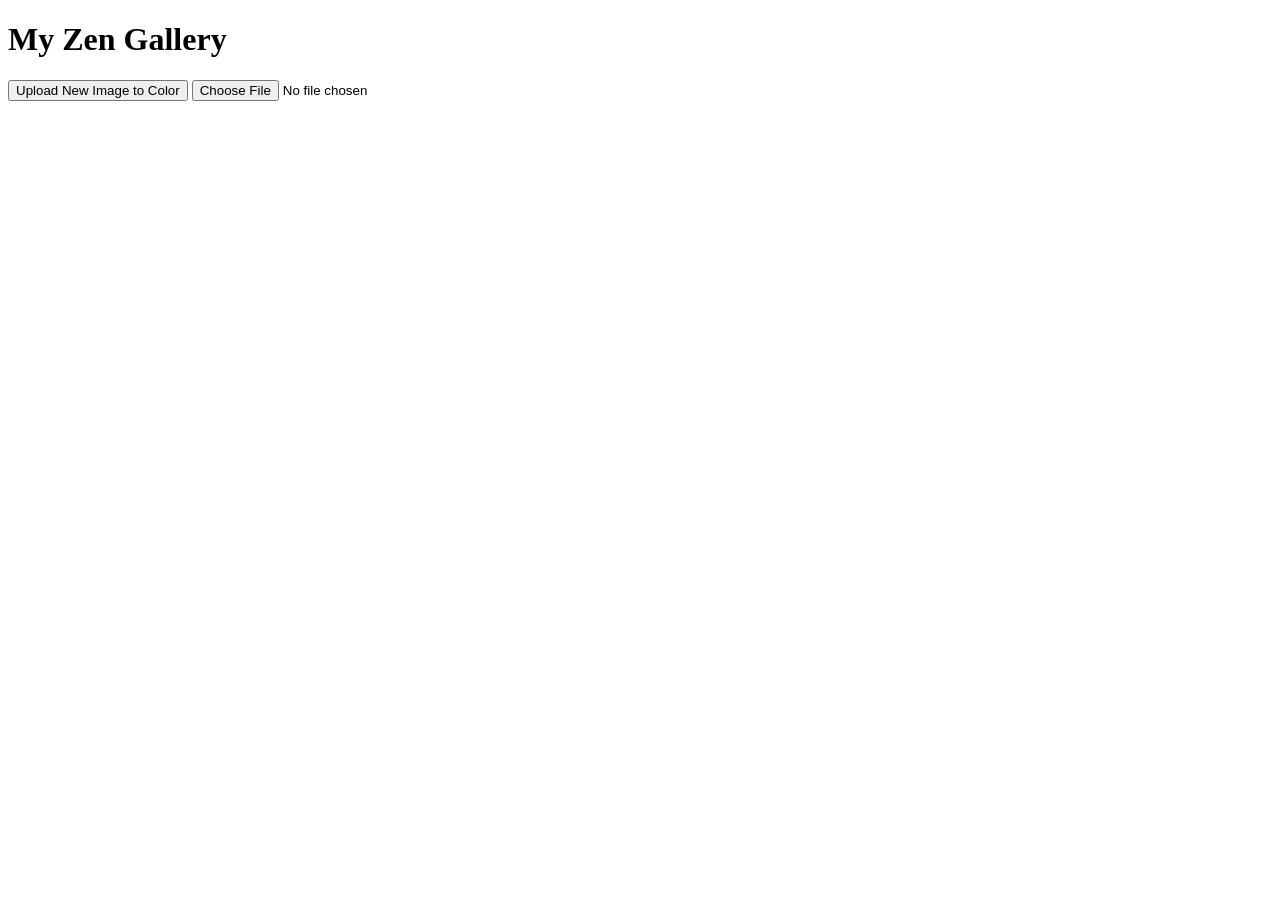
==== index.html @ c9343bf0 "Create index.html" ====
<!DOCTYPE html>
<html lang="en">
<head>
    <meta charset="UTF-8">
    <meta name="viewport" content="width=device-width, initial-scale=1.0">
    <title>Zen Color Custom - Gallery</title>
    <link rel="stylesheet" href="css/styles.css">
</head>
<body>
    <header>
        <h1>My Zen Gallery</h1>
        <div class="upload-btn-wrapper">
            <button class="btn">Upload New Image to Color</button>
            <input type="file" id="imageUpload" accept="image/*" />
        </div>
    </header>

    <main class="gallery-container" id="galleryContainer">
        <!-- Gallery items generated by gallery.js -->
    </main>

    <script src="js/gallery.js"></script>
</body>
</html>
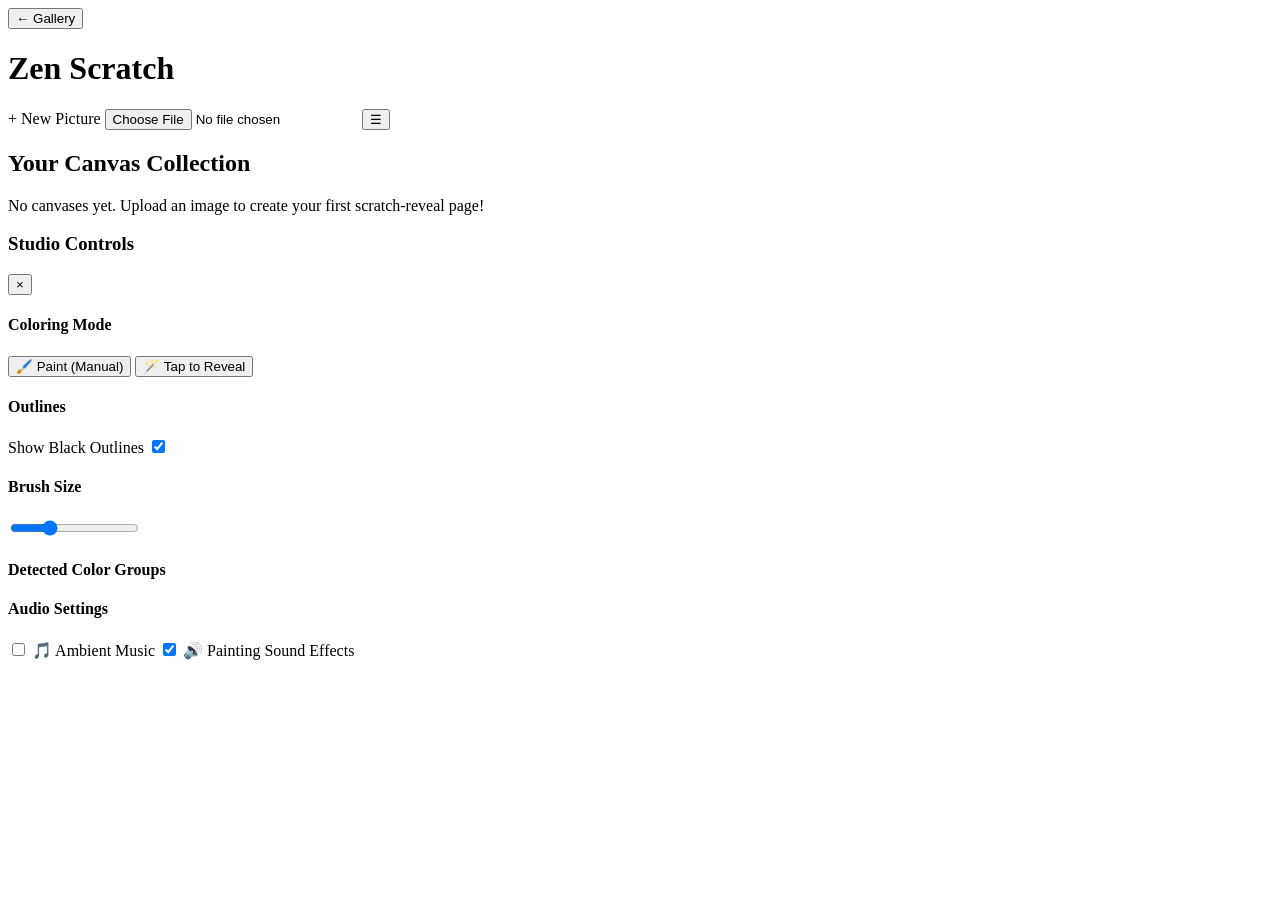
==== commit 0abf28dd: "Update index.html" ====
--- a/index.html
+++ b/index.html
@@ -1,24 +1,107 @@
 <!DOCTYPE html>
 <html lang="en">
 <head>
-    <meta charset="UTF-8">
-    <meta name="viewport" content="width=device-width, initial-scale=1.0">
-    <title>Zen Color Custom - Gallery</title>
-    <link rel="stylesheet" href="css/styles.css">
+  <meta charset="UTF-8">
+  <meta name="viewport" content="width=device-width, initial-scale=1.0, user-scalable=no">
+  <title>Zen Scratch Color</title>
+  <link rel="stylesheet" href="styles.css">
 </head>
 <body>
-    <header>
-        <h1>My Zen Gallery</h1>
-        <div class="upload-btn-wrapper">
-            <button class="btn">Upload New Image to Color</button>
-            <input type="file" id="imageUpload" accept="image/*" />
+
+  <!-- App Header -->
+  <header class="app-header">
+    <div class="logo-title">
+      <button id="btn-back-gallery" class="icon-btn hidden" title="Back to Gallery">← Gallery</button>
+      <h1>Zen Scratch</h1>
+    </div>
+    <div class="header-actions">
+      <label for="image-upload-input" class="btn btn-primary" id="upload-label">+ New Picture</label>
+      <input type="file" id="image-upload-input" accept="image/*" class="hidden">
+      <button id="btn-toggle-sidebar" class="icon-btn hidden" title="Toggle Menu">☰</button>
+    </div>
+  </header>
+
+  <!-- Main View 1: Gallery View -->
+  <main id="view-gallery" class="view-active">
+    <div class="gallery-container">
+      <h2>Your Canvas Collection</h2>
+      <div id="gallery-grid" class="gallery-grid">
+        <!-- Dynamic gallery cards populated via JS -->
+      </div>
+      <div id="gallery-empty-state" class="empty-state">
+        <p>No canvases yet. Upload an image to create your first scratch-reveal page!</p>
+      </div>
+    </div>
+  </main>
+
+  <!-- Main View 2: Studio / Workspace View -->
+  <main id="view-studio" class="view-hidden">
+    <!-- Sliding Sidebar -->
+    <aside id="sidebar" class="sidebar">
+      <div class="sidebar-header">
+        <h3>Studio Controls</h3>
+        <button id="btn-close-sidebar" class="icon-btn">&times;</button>
+      </div>
+
+      <div class="sidebar-section">
+        <h4>Coloring Mode</h4>
+        <div class="toggle-group">
+          <button id="mode-paint" class="mode-btn active">🖌️ Paint (Manual)</button>
+          <button id="mode-tap" class="mode-btn">🪄 Tap to Reveal</button>
         </div>
-    </header>
+      </div>
 
-    <main class="gallery-container" id="galleryContainer">
-        <!-- Gallery items generated by gallery.js -->
-    </main>
+      <div class="sidebar-section">
+        <h4>Outlines</h4>
+        <label class="switch-label">
+          <span>Show Black Outlines</span>
+          <input type="checkbox" id="toggle-outlines" checked>
+          <span class="slider"></span>
+        </label>
+      </div>
 
-    <script src="js/gallery.js"></script>
+      <div class="sidebar-section">
+        <h4>Brush Size</h4>
+        <input type="range" id="brush-size" min="10" max="80" value="30">
+      </div>
+
+      <div class="sidebar-section">
+        <h4>Detected Color Groups</h4>
+        <div id="palette-container" class="palette-grid">
+          <!-- Populated dynamically -->
+        </div>
+      </div>
+
+      <div class="sidebar-section">
+        <h4>Audio Settings</h4>
+        <label class="audio-toggle">
+          <input type="checkbox" id="toggle-ambient-audio">
+          <span>🎵 Ambient Music</span>
+        </label>
+        <label class="audio-toggle">
+          <input type="checkbox" id="toggle-sfx-audio" checked>
+          <span>🔊 Painting Sound Effects</span>
+        </label>
+      </div>
+    </aside>
+
+    <!-- Interactive Canvas Viewport (Pinch / Zoom Container) -->
+    <div id="viewport" class="viewport">
+      <div id="canvas-wrapper" class="canvas-wrapper">
+        <!-- Layer 1: Base Color Image -->
+        <canvas id="layer-color"></canvas>
+        <!-- Layer 2: Scratch-reveal White Mask -->
+        <canvas id="layer-scratch"></canvas>
+        <!-- Layer 3: Smooth Vector-like Outlines -->
+        <canvas id="layer-outline"></canvas>
+      </div>
+    </div>
+  </main>
+
+  <!-- Audio Elements -->
+  <audio id="audio-ambient" loop src="assets/ambient.webm"></audio>
+  <audio id="audio-paint" src="assets/paint.webm"></audio>
+
+  <script src="app.js"></script>
 </body>
 </html>
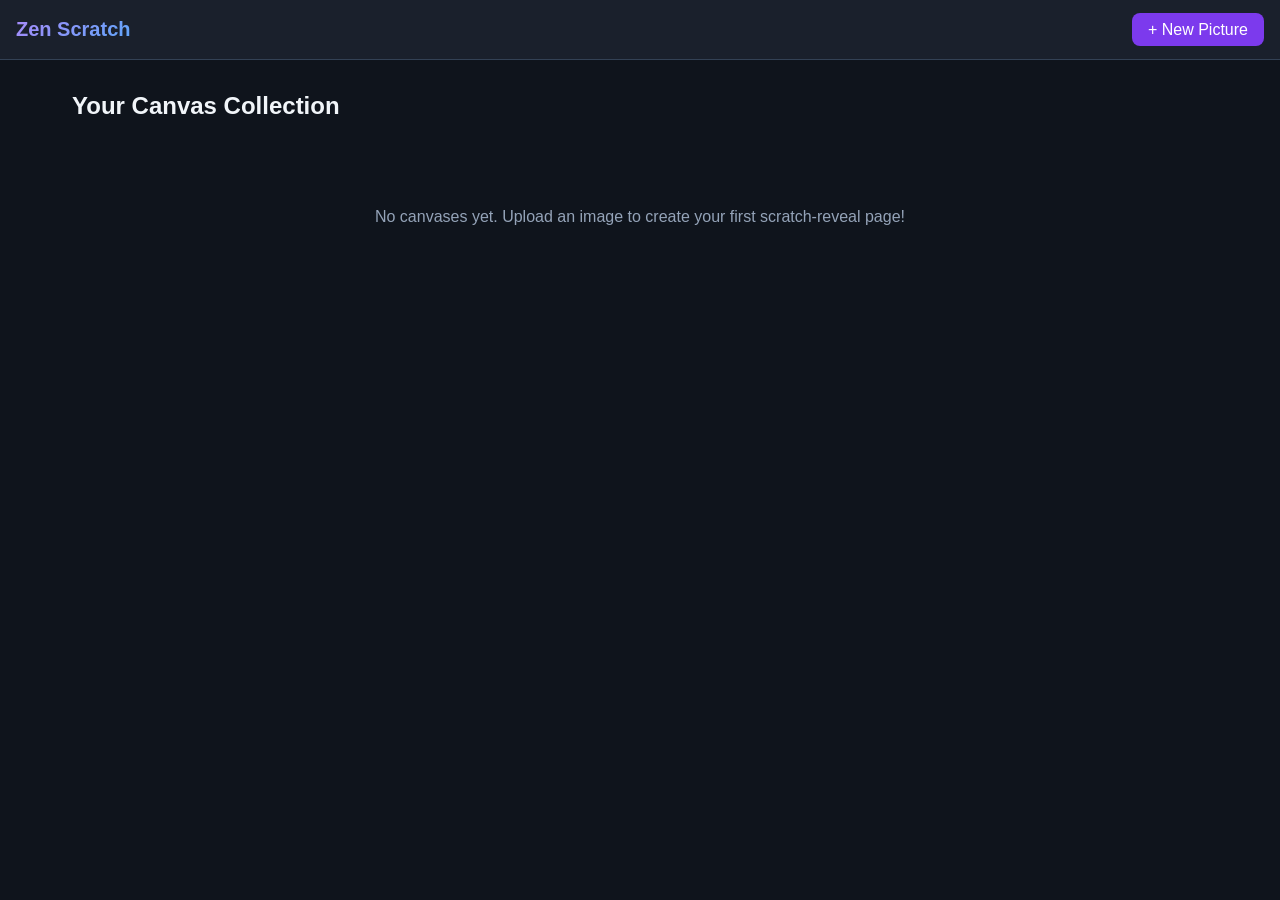
==== commit 1833f759: "Update index.html" ====
--- a/index.html
+++ b/index.html
@@ -4,6 +4,17 @@
   <meta charset="UTF-8">
   <meta name="viewport" content="width=device-width, initial-scale=1.0, user-scalable=no">
   <title>Zen Scratch Color</title>
+  <!-- Web App Manifest -->
+  <link rel="manifest" href="manifest.json">
+  
+  <!-- Apple Touch Icon (Critical for iOS/Safari home screen saving) -->
+  <link rel="apple-touch-icon" href="assets/icon-192.png">
+  
+  <!-- Standard Favicon -->
+  <link rel="icon" type="image/png" href="assets/icon-192.png">
+  
+  <!-- Theme Color for browser tab bar styling -->
+  <meta name="theme-color" content="#1a202c">
   <link rel="stylesheet" href="styles.css">
 </head>
 <body>
@@ -99,8 +110,8 @@
   </main>
 
   <!-- Audio Elements -->
-  <audio id="audio-ambient" loop src="assets/ambient.webm"></audio>
-  <audio id="audio-paint" src="assets/paint.webm"></audio>
+  <audio id="audio-ambient" loop src="assets/ambient.mp3"></audio>
+  <audio id="audio-paint" src="assets/paint.mp3"></audio>
 
   <script src="app.js"></script>
 </body>
--- a/styles.css
+++ b/styles.css
@@ -0,0 +1,294 @@
+:root {
+  --bg-primary: #0f141c;
+  --bg-surface: #1a202c;
+  --bg-card: #242c3d;
+  --accent-purple: #7c3aed;
+  --accent-blue: #3b82f6;
+  --text-main: #f1f5f9;
+  --text-muted: #94a3b8;
+  --border-color: #334155;
+  --sidebar-width: 320px;
+}
+
+* {
+  box-sizing: border-box;
+  margin: 0;
+  padding: 0;
+  user-select: none;
+  -webkit-user-select: none;
+}
+
+body {
+  font-family: -apple-system, BlinkMacSystemFont, "Segoe UI", Roboto, Helvetica, Arial, sans-serif;
+  background-color: var(--bg-primary);
+  color: var(--text-main);
+  height: 100vh;
+  overflow: hidden;
+  display: flex;
+  flex-direction: column;
+}
+
+/* Header Styling */
+.app-header {
+  height: 60px;
+  background-color: var(--bg-surface);
+  border-bottom: 1px solid var(--border-color);
+  display: flex;
+  justify-content: space-between;
+  align-items: center;
+  padding: 0 1rem;
+  z-index: 10;
+}
+
+.logo-title {
+  display: flex;
+  align-items: center;
+  gap: 1rem;
+}
+
+.app-header h1 {
+  font-size: 1.25rem;
+  font-weight: 600;
+  background: linear-gradient(135deg, #a78bfa, #60a5fa);
+  -webkit-background-clip: text;
+  -webkit-text-fill-color: transparent;
+}
+
+/* Buttons */
+.btn {
+  padding: 0.5rem 1rem;
+  border-radius: 8px;
+  font-weight: 500;
+  cursor: pointer;
+  border: none;
+  transition: background 0.2s;
+}
+
+.btn-primary {
+  background-color: var(--accent-purple);
+  color: #fff;
+}
+
+.btn-primary:hover {
+  background-color: #6d28d9;
+}
+
+.icon-btn {
+  background: transparent;
+  border: none;
+  color: var(--text-main);
+  font-size: 1.25rem;
+  cursor: pointer;
+  padding: 0.4rem 0.8rem;
+  border-radius: 6px;
+}
+
+.icon-btn:hover {
+  background-color: rgba(255, 255, 255, 0.1);
+}
+
+.hidden {
+  display: none !important;
+}
+
+/* Views */
+.view-active {
+  display: flex;
+  flex: 1;
+  position: relative;
+  overflow: hidden;
+}
+
+.view-hidden {
+  display: none !important;
+}
+
+/* Gallery View */
+.gallery-container {
+  flex: 1;
+  padding: 2rem;
+  overflow-y: auto;
+  max-width: 1200px;
+  margin: 0 auto;
+}
+
+.gallery-grid {
+  display: grid;
+  grid-template-columns: repeat(auto-fill, minmax(220px, 1fr));
+  gap: 1.5rem;
+  margin-top: 1.5rem;
+}
+
+.gallery-card {
+  background-color: var(--bg-card);
+  border-radius: 12px;
+  overflow: hidden;
+  border: 1px solid var(--border-color);
+  cursor: pointer;
+  transition: transform 0.2s, box-shadow 0.2s;
+}
+
+.gallery-card:hover {
+  transform: translateY(-4px);
+  box-shadow: 0 10px 20px rgba(0,0,0,0.4);
+}
+
+.gallery-card img {
+  width: 100%;
+  height: 180px;
+  object-fit: cover;
+  background-color: #fff;
+}
+
+.gallery-card-info {
+  padding: 1rem;
+}
+
+.progress-bar {
+  height: 6px;
+  background: var(--border-color);
+  border-radius: 3px;
+  margin-top: 0.5rem;
+  overflow: hidden;
+}
+
+.progress-fill {
+  height: 100%;
+  background: linear-gradient(90deg, var(--accent-blue), var(--accent-purple));
+  width: 0%;
+}
+
+.empty-state {
+  text-align: center;
+  margin-top: 4rem;
+  color: var(--text-muted);
+}
+
+/* Studio & Viewport */
+.viewport {
+  flex: 1;
+  width: 100%;
+  height: 100%;
+  position: relative;
+  overflow: hidden;
+  background-color: #05070a;
+  touch-action: none;
+}
+
+.canvas-wrapper {
+  position: absolute;
+  top: 50%;
+  left: 50%;
+  transform-origin: center center;
+  box-shadow: 0 0 30px rgba(0,0,0,0.8);
+}
+
+.canvas-wrapper canvas {
+  position: absolute;
+  top: 0;
+  left: 0;
+  border-radius: 4px;
+}
+
+/* Sliding Sidebar */
+.sidebar {
+  position: absolute;
+  top: 0;
+  right: 0;
+  width: var(--sidebar-width);
+  height: 100%;
+  background-color: var(--bg-surface);
+  border-left: 1px solid var(--border-color);
+  z-index: 20;
+  transform: translateX(100%);
+  transition: transform 0.3s cubic-bezier(0.16, 1, 0.3, 1);
+  padding: 1.5rem;
+  display: flex;
+  flex-direction: column;
+  gap: 1.5rem;
+  overflow-y: auto;
+}
+
+.sidebar.open {
+  transform: translateX(0);
+}
+
+.sidebar-header {
+  display: flex;
+  justify-content: space-between;
+  align-items: center;
+}
+
+.sidebar-section h4 {
+  font-size: 0.85rem;
+  text-transform: uppercase;
+  letter-spacing: 0.05em;
+  color: var(--text-muted);
+  margin-bottom: 0.75rem;
+}
+
+.toggle-group {
+  display: flex;
+  gap: 0.5rem;
+}
+
+.mode-btn {
+  flex: 1;
+  padding: 0.6rem;
+  border: 1px solid var(--border-color);
+  background: var(--bg-card);
+  color: var(--text-main);
+  border-radius: 6px;
+  cursor: pointer;
+  font-size: 0.85rem;
+}
+
+.mode-btn.active {
+  background: var(--accent-purple);
+  border-color: var(--accent-purple);
+}
+
+/* Palette Grid */
+.palette-grid {
+  display: grid;
+  grid-template-columns: repeat(4, 1fr);
+  gap: 0.5rem;
+  max-height: 180px;
+  overflow-y: auto;
+}
+
+.color-swatch {
+  height: 40px;
+  border-radius: 6px;
+  border: 2px solid transparent;
+  cursor: pointer;
+  display: flex;
+  align-items: center;
+  justify-content: center;
+  font-size: 0.7rem;
+  font-weight: bold;
+  text-shadow: 0 0 2px rgba(0,0,0,0.8);
+}
+
+.color-swatch.selected {
+  border-color: #fff;
+  transform: scale(1.05);
+}
+
+/* Toggle Switch */
+.switch-label {
+  display: flex;
+  justify-content: space-between;
+  align-items: center;
+  font-size: 0.9rem;
+  cursor: pointer;
+}
+
+.audio-toggle {
+  display: flex;
+  align-items: center;
+  gap: 0.5rem;
+  margin-bottom: 0.5rem;
+  font-size: 0.9rem;
+  cursor: pointer;
+}
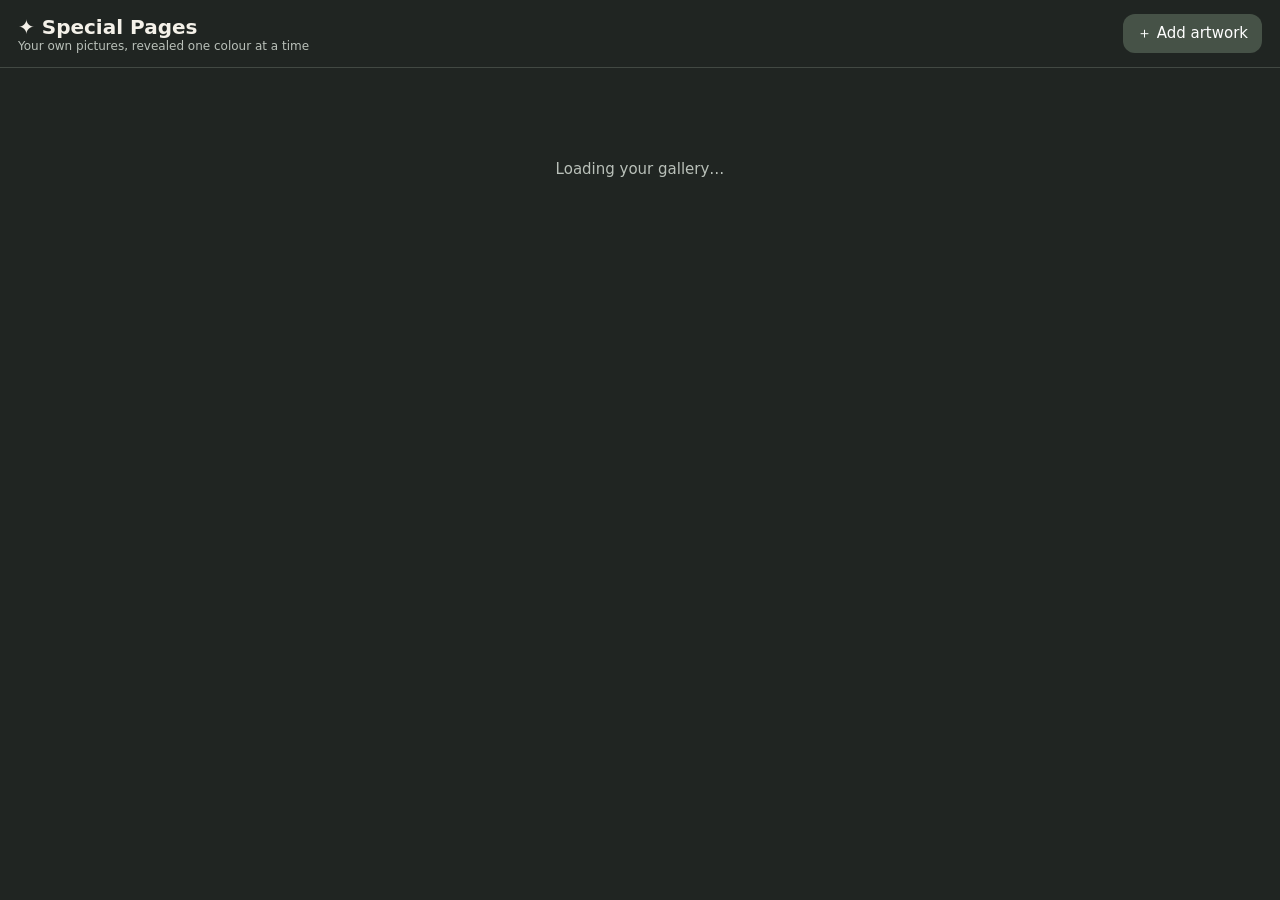
==== commit e579ee61: "Add files via upload" ====
--- a/index.html
+++ b/index.html
@@ -1,118 +1,78 @@
-<!DOCTYPE html>
+<!doctype html>
 <html lang="en">
 <head>
-  <meta charset="UTF-8">
-  <meta name="viewport" content="width=device-width, initial-scale=1.0, user-scalable=no">
-  <title>Zen Scratch Color</title>
-  <!-- Web App Manifest -->
-  <link rel="manifest" href="manifest.json">
-  
-  <!-- Apple Touch Icon (Critical for iOS/Safari home screen saving) -->
-  <link rel="apple-touch-icon" href="assets/icon-192.png">
-  
-  <!-- Standard Favicon -->
-  <link rel="icon" type="image/png" href="assets/icon-192.png">
-  
-  <!-- Theme Color for browser tab bar styling -->
-  <meta name="theme-color" content="#1a202c">
-  <link rel="stylesheet" href="styles.css">
-</head>
+<meta charset="utf-8"><meta name="viewport" content="width=device-width,initial-scale=1,maximum-scale=1,user-scalable=no">
+<meta name="theme-color" content="#202522"><link rel="manifest" href="./manifest.json">
+<title>Special Pages — Colouring Studio</title>
+<style>
+:root{--bg:#202522;--panel:#2c322e;--ink:#f4f1e9;--muted:#b9c0b9;--accent:#a8c09a}
+*{box-sizing:border-box}body{margin:0;background:var(--bg);color:var(--ink);font:15px system-ui,-apple-system,sans-serif}button,input,select{font:inherit}button{cursor:pointer;border:0;border-radius:12px;padding:10px 14px;background:#465247;color:white}button.secondary{background:#39413b}button:disabled{opacity:.4;cursor:default}.top{display:flex;align-items:center;justify-content:space-between;padding:14px 18px;border-bottom:1px solid #424943;gap:12px}.brand{font-weight:750;font-size:20px}.sub{color:var(--muted);font-size:12px}.gallery{padding:22px;display:grid;grid-template-columns:repeat(auto-fill,minmax(170px,1fr));gap:16px}.tile{background:var(--panel);border-radius:16px;overflow:hidden;cursor:pointer;border:1px solid #424943}.tile img{width:100%;aspect-ratio:1;object-fit:cover;display:block;background:#ddd}.tile .info{padding:12px}.tile strong{display:block;overflow:hidden;text-overflow:ellipsis;white-space:nowrap}.progress{height:5px;background:#4a514b;border-radius:5px;margin-top:9px;overflow:hidden}.progress i{display:block;height:100%;background:var(--accent)}.empty{grid-column:1/-1;text-align:center;padding:70px 20px;color:var(--muted)}.studio{display:none;height:calc(100dvh - 65px);position:relative;overflow:hidden}.studio.active{display:block}.stage{position:absolute;inset:0;overflow:hidden;touch-action:none;background:#171b18}.stage canvas{position:absolute;left:0;top:0;width:100%;height:100%;touch-action:none}.toolbar{position:absolute;top:12px;left:12px;right:12px;display:flex;gap:8px;align-items:center;pointer-events:none}.toolbar>*{pointer-events:auto}.toolbar .spacer{flex:1}.sidebar{position:absolute;z-index:5;right:0;top:0;bottom:0;width:min(310px,88vw);background:#2a302c;padding:18px;transform:translateX(105%);transition:transform .22s ease;overflow:auto;box-shadow:-12px 0 30px #0004}.sidebar.open{transform:translateX(0)}.sidehead{display:flex;justify-content:space-between;align-items:center}.field{margin:18px 0}.field label{display:block;color:var(--muted);font-size:13px;margin-bottom:8px}.swatches{display:grid;grid-template-columns:repeat(4,1fr);gap:9px}.swatch{height:48px;border:2px solid #ffffff30;border-radius:12px;position:relative}.swatch.active{outline:3px solid white;outline-offset:2px}.swatch span{position:absolute;bottom:3px;right:5px;font-size:10px;color:#222;background:#fff9;border-radius:5px;padding:1px 4px}.hint{color:var(--muted);font-size:12px;line-height:1.5}.modal{position:fixed;inset:0;background:#0009;display:none;align-items:center;justify-content:center;padding:20px;z-index:20}.modal.open{display:flex}.dialog{background:var(--panel);padding:22px;border-radius:18px;width:min(440px,100%)}input[type=text],select{width:100%;padding:10px;border-radius:10px;background:#202522;color:white;border:1px solid #566057}.row{display:flex;gap:8px;flex-wrap:wrap}.row>*{flex:1}.hidden{display:none!important}
+</style></head>
 <body>
-
-  <!-- App Header -->
-  <header class="app-header">
-    <div class="logo-title">
-      <button id="btn-back-gallery" class="icon-btn hidden" title="Back to Gallery">← Gallery</button>
-      <h1>Zen Scratch</h1>
-    </div>
-    <div class="header-actions">
-      <label for="image-upload-input" class="btn btn-primary" id="upload-label">+ New Picture</label>
-      <input type="file" id="image-upload-input" accept="image/*" class="hidden">
-      <button id="btn-toggle-sidebar" class="icon-btn hidden" title="Toggle Menu">☰</button>
-    </div>
-  </header>
-
-  <!-- Main View 1: Gallery View -->
-  <main id="view-gallery" class="view-active">
-    <div class="gallery-container">
-      <h2>Your Canvas Collection</h2>
-      <div id="gallery-grid" class="gallery-grid">
-        <!-- Dynamic gallery cards populated via JS -->
-      </div>
-      <div id="gallery-empty-state" class="empty-state">
-        <p>No canvases yet. Upload an image to create your first scratch-reveal page!</p>
-      </div>
-    </div>
-  </main>
-
-  <!-- Main View 2: Studio / Workspace View -->
-  <main id="view-studio" class="view-hidden">
-    <!-- Sliding Sidebar -->
-    <aside id="sidebar" class="sidebar">
-      <div class="sidebar-header">
-        <h3>Studio Controls</h3>
-        <button id="btn-close-sidebar" class="icon-btn">&times;</button>
-      </div>
-
-      <div class="sidebar-section">
-        <h4>Coloring Mode</h4>
-        <div class="toggle-group">
-          <button id="mode-paint" class="mode-btn active">🖌️ Paint (Manual)</button>
-          <button id="mode-tap" class="mode-btn">🪄 Tap to Reveal</button>
-        </div>
-      </div>
-
-      <div class="sidebar-section">
-        <h4>Outlines</h4>
-        <label class="switch-label">
-          <span>Show Black Outlines</span>
-          <input type="checkbox" id="toggle-outlines" checked>
-          <span class="slider"></span>
-        </label>
-      </div>
-
-      <div class="sidebar-section">
-        <h4>Brush Size</h4>
-        <input type="range" id="brush-size" min="10" max="80" value="30">
-      </div>
-
-      <div class="sidebar-section">
-        <h4>Detected Color Groups</h4>
-        <div id="palette-container" class="palette-grid">
-          <!-- Populated dynamically -->
-        </div>
-      </div>
-
-      <div class="sidebar-section">
-        <h4>Audio Settings</h4>
-        <label class="audio-toggle">
-          <input type="checkbox" id="toggle-ambient-audio">
-          <span>🎵 Ambient Music</span>
-        </label>
-        <label class="audio-toggle">
-          <input type="checkbox" id="toggle-sfx-audio" checked>
-          <span>🔊 Painting Sound Effects</span>
-        </label>
-      </div>
-    </aside>
-
-    <!-- Interactive Canvas Viewport (Pinch / Zoom Container) -->
-    <div id="viewport" class="viewport">
-      <div id="canvas-wrapper" class="canvas-wrapper">
-        <!-- Layer 1: Base Color Image -->
-        <canvas id="layer-color"></canvas>
-        <!-- Layer 2: Scratch-reveal White Mask -->
-        <canvas id="layer-scratch"></canvas>
-        <!-- Layer 3: Smooth Vector-like Outlines -->
-        <canvas id="layer-outline"></canvas>
-      </div>
-    </div>
-  </main>
-
-  <!-- Audio Elements -->
-  <audio id="audio-ambient" loop src="assets/ambient.mp3"></audio>
-  <audio id="audio-paint" src="assets/paint.mp3"></audio>
-
-  <script src="app.js"></script>
-</body>
-</html>
+<header class="top"><div><div class="brand">✦ Special Pages</div><div class="sub">Your own pictures, revealed one colour at a time</div></div><div class="row" style="flex:0 0 auto"><button id="uploadBtn">＋ Add artwork</button></div></header>
+<main id="gallery" class="gallery"><div class="empty">Loading your gallery…</div></main>
+<section id="studio" class="studio"><div class="stage" id="stage"><canvas id="picture"></canvas><canvas id="cover"></canvas></div>
+<div class="toolbar"><button id="backBtn" class="secondary">← Gallery</button><button id="undoBtn" class="secondary">Undo</button><div class="spacer"></div><button id="sideBtn">☷ Colours</button></div>
+<aside id="sidebar" class="sidebar"><div class="sidehead"><strong>Colouring tools</strong><button id="closeSide" class="secondary">✕</button></div>
+<div class="field"><label>Colour groups</label><div id="swatches" class="swatches"></div></div>
+<div class="field"><label>Colouring method</label><select id="mode"><option value="tap">Tap to colour</option><option value="paint">Paint to colour</option></select></div>
+<div class="field"><label>Brush size <span id="brushLabel">28</span> px</label><input id="brush" type="range" min="8" max="100" value="28" style="width:100%"></div>
+<div class="field"><label><input id="outlines" type="checkbox" checked> Show black outlines</label></div>
+<div class="field"><label><input id="music" type="checkbox"> Ambient music (loop)</label></div>
+<div class="field"><label><input id="sounds" type="checkbox" checked> Paint sound</label></div>
+<div class="field row"><button id="resetBtn" class="secondary">Reset progress</button><button id="exportBtn" class="secondary">Export backup</button></div>
+<p class="hint">Tap mode fills a region. Paint mode requires brushing across it; a region completes after most of its area is revealed. Pinch with two fingers to zoom, rotate with two fingers, and drag to move the page.</p>
+</aside></section>
+<div id="modal" class="modal"><div class="dialog"><h2>Add artwork</h2><p class="hint">Choose a picture. It will be resized and compressed for local storage, then divided into colour regions.</p><input id="fileInput" type="file" accept="image/*"><div class="field"><label>Artwork title</label><input id="titleInput" type="text" placeholder="A quiet garden"></div><div class="row"><button id="cancelUpload" class="secondary">Cancel</button><button id="createBtn">Create page</button></div><p id="uploadStatus" class="hint"></p></div></div>
+<audio id="ambient" src="./assets/ambient.mp3" loop></audio><audio id="paintAudio" src="./assets/paint.mp3"></audio>
+<script>
+const DB='special-pages-db',STORE='works',$=id=>document.getElementById(id);
+let db,works=[],current=null,regions=[],selected=0,view={x:0,y:0,scale:1,rotation:0},pointers=new Map(),gesture=null,painted=new Set(),undoStack=[],lastSound=0;
+const picture=$('picture'),cover=$('cover'),pc=picture.getContext('2d'),cc=cover.getContext('2d');
+function openDB(){return new Promise((res,rej)=>{let r=indexedDB.open(DB,1);r.onupgradeneeded=()=>r.result.createObjectStore(STORE,{keyPath:'id'});r.onsuccess=()=>res(r.result);r.onerror=()=>rej(r.error)})}
+function req(mode,fn){return new Promise((res,rej)=>{let tx=db.transaction(STORE,mode),s=tx.objectStore(STORE),r=fn(s);r.onsuccess=()=>res(r.result);r.onerror=()=>rej(r.error)})}
+const put=w=>req('readwrite',s=>s.put(w)),getAll=()=>req('readonly',s=>s.getAll()),del=id=>req('readwrite',s=>s.delete(id));
+function uid(){return crypto.randomUUID?crypto.randomUUID():Date.now()+'-'+Math.random()}
+function imgFrom(url){return new Promise((res,rej)=>{let im=new Image;im.onload=()=>res(im);im.onerror=rej;im.src=url})}
+function canvasBlob(c,type='image/webp',quality=.82){return new Promise(r=>c.toBlob(r,type,quality))}
+async function loadGallery(){works=await getAll();$('gallery').innerHTML='';if(!works.length){$('gallery').innerHTML='<div class="empty"><h2>Your gallery is waiting</h2><p>Add a picture to turn it into a special page.</p><button onclick="$(\\'uploadBtn\\').click()">＋ Add your first artwork</button></div>';return}
+works.sort((a,b)=>b.updated-a.updated).forEach(w=>{let tile=document.createElement('article');tile.className='tile';let img=document.createElement('img');img.src=w.thumb;let info=document.createElement('div');info.className='info';let done=w.done?.length||0,percent=Math.round(done/Math.max(1,w.regionCount)*100);info.innerHTML=`<strong></strong><div class="sub">${percent}% complete · ${done?'In progress':'Not started'}</div><div class="progress"><i style="width:${percent}%"></i></div>`;info.querySelector('strong').textContent=w.title;tile.append(img,info);tile.onclick=()=>startWork(w.id);tile.oncontextmenu=e=>{e.preventDefault();if(confirm('Delete this artwork and its progress?'))del(w.id).then(loadGallery)};$('gallery').append(tile)})}
+$('uploadBtn').onclick=()=>$('modal').classList.add('open');$('cancelUpload').onclick=()=>$('modal').classList.remove('open');
+$('createBtn').onclick=async()=>{let f=$('fileInput').files[0];if(!f)return alert('Choose an image first.');$('createBtn').disabled=true;$('uploadStatus').textContent='Compressing image and creating colour regions…';try{let im=await imgFrom(URL.createObjectURL(f)),scale=Math.min(1,1200/Math.max(im.width,im.height)),w=Math.round(im.width*scale),h=Math.round(im.height*scale),c=document.createElement('canvas');c.width=w;c.height=h;c.getContext('2d').drawImage(im,0,0,w,h);let blob=await canvasBlob(c),data=await blobToData(blob),thumb=document.createElement('canvas');thumb.width=240;thumb.height=Math.round(240*h/w);thumb.getContext('2d').drawImage(c,0,0,thumb.width,thumb.height);let thumbData=await blobToData(await canvasBlob(thumb));let segmentation=segment(c,Math.min(12,Math.max(5,Math.round(Math.sqrt(w*h)/180))));let work={id:uid(),title:$('titleInput').value.trim()||f.name.replace(/\.[^.]+$/,''),image:data,thumb:thumbData,width:w,height:h,labels:Array.from(segmentation.labels),colors:segmentation.colors,regionCount:segmentation.colors.length,done:[],updated:Date.now()};await put(work);$('modal').classList.remove('open');$('fileInput').value='';$('titleInput').value='';await loadGallery();startWork(work.id)}catch(e){console.error(e);$('uploadStatus').textContent='Could not process this image. Try a smaller image or a different format.'}finally{$('createBtn').disabled=false}};
+function blobToData(blob){return new Promise((res,rej)=>{let r=new FileReader;r.onload=()=>res(r.result);r.onerror=rej;r.readAsDataURL(blob)})}
+// Compact perceptual-ish quantization plus connected-component labeling and tiny-region merging.
+function segment(canvas,k){let w=canvas.width,h=canvas.height,ctx=canvas.getContext('2d'),raw=ctx.getImageData(0,0,w,h).data,step=Math.max(1,Math.ceil(Math.max(w,h)/420)),gw=Math.ceil(w/step),gh=Math.ceil(h/step),N=gw*gh,pix=new Uint8Array(N*3);
+for(let y=0;y<gh;y++)for(let x=0;x<gw;x++){let sx=Math.min(w-1,x*step+step/2|0),sy=Math.min(h-1,y*step+step/2|0),i=(sy*w+sx)*4,j=(y*gw+x)*3;pix[j]=raw[i];pix[j+1]=raw[i+1];pix[j+2]=raw[i+2]}
+let centers=[];for(let i=0;i<k;i++){let p=Math.floor((i+.5)*N/k)*3;centers.push([pix[p],pix[p+1],pix[p+2]])}
+let labels=new Int16Array(N);for(let iter=0;iter<5;iter++){let sums=Array.from({length:k},()=>[0,0,0,0]);for(let p=0;p<N;p++){let j=p*3,b=0,bd=1e20;for(let c=0;c<k;c++){let a=pix[j]-centers[c][0],b1=pix[j+1]-centers[c][1],d=pix[j+2]-centers[c][2],dist=2*a*a+4*b1*b1+3*d*d;if(dist<bd){bd=dist;b=c}}labels[p]=b;let s=sums[b];s[0]+=pix[j];s[1]+=pix[j+1];s[2]+=pix[j+2];s[3]++}sums.forEach((s,i)=>{if(s[3])centers[i]=s.slice(0,3).map(v=>v/s[3])})}
+let seen=new Uint8Array(N),components=[],compLabels=new Int32Array(N);compLabels.fill(-1);let q=new Int32Array(N);
+for(let p=0;p<N;p++){if(seen[p])continue;let color=labels[p],head=0,tail=0;q[tail++]=p;seen[p]=1;let cells=[];while(head<tail){let a=q[head++];cells.push(a);let x=a%gw,y=a/gw|0;for(let b of [x? a-1:-1,x+1<gw?a+1:-1,y?a-gw:-1,y+1<gh?a+gw:-1])if(b>=0&&!seen[b]&&labels[b]===color){seen[b]=1;q[tail++]=b}}components.push({color,cells})}
+let palette=centers.map(c=>'#'+c.map(v=>Math.round(v).toString(16).padStart(2,'0')).join(''));let out=new Int32Array(w*h);out.fill(-1);let id=0;for(let comp of components){if(comp.cells.length<Math.max(3,N*.00004)){// absorb into the most common adjacent label
+let counts={};for(let p of comp.cells){let x=p%gw,y=p/gw|0;for(let n of [x?p-1:-1,x+1<gw?p+1:-1,y?p-gw:-1,y+1<gh?p+gw:-1])if(n>=0&&labels[n]!==comp.color)counts[labels[n]]=(counts[labels[n]]||0)+1}let c=Object.keys(counts).sort((a,b)=>counts[b]-counts[a])[0];if(c!==undefined)comp.color=+c}
+comp.id=id++;for(let p of comp.cells)compLabels[p]=comp.id}
+let colors=components.map(c=>palette[c.color]);for(let y=0;y<h;y++)for(let x=0;x<w;x++){let gx=Math.min(gw-1,Math.floor(x/step)),gy=Math.min(gh-1,Math.floor(y/step));out[y*w+x]=compLabels[gy*gw+gx]}
+return{labels:out,colors}}
+async function startWork(id){current=works.find(w=>w.id===id)||await req('readonly',s=>s.get(id));if(!current)return;regions=[];selected=0;painted=new Set;undoStack=[];view={x:0,y:0,scale:1,rotation:0};let im=await imgFrom(current.image);picture.width=cover.width=current.width;picture.height=cover.height=current.height;pc.drawImage(im,0,0);regions=Array.from({length:current.regionCount},()=>({done:false,coverage:0,area:0}));for(let l of current.labels)if(l>=0&&regions[l])regions[l].area++;(current.done||[]).forEach(i=>{if(regions[i])regions[i].done=true});$('studio').classList.add('active');$('sidebar').classList.add('open');$('gallery').classList.add('hidden');$('outlines').checked=true;drawCover();renderSwatches();fitView()}
+function fitView(){let r=$('stage').getBoundingClientRect(),s=Math.min(r.width/current.width,r.height/current.height)*.94;view={x:(r.width-current.width*s)/2,y:(r.height-current.height*s)/2,scale:s,rotation:0};applyTransform()}
+function applyTransform(){let r=$('stage').getBoundingClientRect(),cx=r.width/2,cy=r.height/2;for(let c of [picture,cover])c.style.transform=`translate(${view.x}px,${view.y}px) scale(${view.scale}) rotate(${view.rotation}rad)`;picture.style.transformOrigin=cover.style.transformOrigin='0 0';}
+function drawCover(){let w=current.width,h=current.height,img=cc.createImageData(w,h),d=img.data,labels=current.labels;for(let p=0;p<labels.length;p++){let l=labels[p],i=p*4;if(l>=0&&!regions[l]?.done){d[i]=255;d[i+1]=255;d[i+2]=255;d[i+3]=255}}cc.putImageData(img,0,0);if($('outlines').checked){cc.save();cc.strokeStyle='#171717';cc.lineWidth=Math.max(1,Math.max(w,h)/700);let step=1;cc.beginPath();for(let y=0;y<h-1;y++)for(let x=0;x<w-1;x++){let p=y*w+x,l=labels[p];if(l!==labels[p+1]||l!==labels[p+w]){cc.moveTo(x,y);cc.lineTo(x+1,y+1)}}cc.stroke();cc.restore()}}
+function renderSwatches(){$('swatches').innerHTML='';current.colors.forEach((color,i)=>{let b=document.createElement('button');b.className='swatch'+(selected===i?' active':'');b.style.background=color;b.innerHTML=`<span>${i+1}</span>`;b.title=`Colour ${i+1}`;b.onclick=()=>{selected=i;renderSwatches()};$('swatches').append(b)})}
+function saveProgress(){current.done=regions.map((r,i)=>r.done?i:null).filter(i=>i!==null);current.updated=Date.now();put(current);loadGallery()}
+function finishRegion(id){if(!regions[id]||regions[id].done)return;undoStack.push({id,done:false});regions[id].done=true;drawCover();saveProgress()}
+function point(e){let r=cover.getBoundingClientRect(),x=(e.clientX-r.left)/view.scale,y=(e.clientY-r.top)/view.scale;return{x,y}}
+function revealBrush(x,y,rad){let labels=current.labels,w=current.width,h=current.height,changed=new Set;let x0=Math.max(0,Math.floor(x-rad)),x1=Math.min(w-1,Math.ceil(x+rad)),y0=Math.max(0,Math.floor(y-rad)),y1=Math.min(h-1,Math.ceil(y+rad));for(let yy=y0;yy<=y1;yy++)for(let xx=x0;xx<=x1;xx++)if((xx-x)**2+(yy-y)**2<=rad*rad){let id=labels[yy*w+xx];if(id>=0&&!regions[id].done){regions[id].coverage++;changed.add(id)}}for(let id of changed)if(regions[id].coverage>regions[id].area*.78)finishRegion(id);if(changed.size){drawCover();let now=Date.now();if($('sounds').checked&&now-lastSound>120){$('paintAudio').currentTime=0;$('paintAudio').play().catch(()=>{});lastSound=now}}}
+function localXY(e){let r=$('stage').getBoundingClientRect();return{x:e.clientX-r.left,y:e.clientY-r.top}}
+function transformPoint(p){let dx=p.x-view.x,dy=p.y-view.y,a=-view.rotation,c=Math.cos(a),s=Math.sin(a);return{x:(dx*c-dy*s)/view.scale,y:(dx*s+dy*c)/view.scale}}
+$('cover').addEventListener('pointerdown',e=>{cover.setPointerCapture(e.pointerId);let p=localXY(e);pointers.set(e.pointerId,p);if(pointers.size===1){gesture={type:$('mode').value==='paint'?'paint':'pending',start:p,last:p};if(gesture.type==='paint'){let q=transformPoint(p);revealBrush(q.x,q.y,+$('brush').value/view.scale)}}else if(pointers.size===2){let a=[...pointers.values()];gesture={type:'multi',dist:Math.hypot(a[0].x-a[1].x,a[0].y-a[1].y),angle:Math.atan2(a[1].y-a[0].y,a[1].x-a[0].x),center:{x:(a[0].x+a[1].x)/2,y:(a[0].y+a[1].y)/2},view:{...view}}}});
+$('cover').addEventListener('pointermove',e=>{if(!pointers.has(e.pointerId))return;let p=localXY(e);pointers.set(e.pointerId,p);if(pointers.size>=2&&gesture?.type==='multi'){let a=[...pointers.values()],dist=Math.hypot(a[0].x-a[1].x,a[0].y-a[1].y),angle=Math.atan2(a[1].y-a[0].y,a[1].x-a[0].x),center={x:(a[0].x+a[1].x)/2,y:(a[0].y+a[1].y)/2},ratio=dist/gesture.dist;view.scale=Math.max(.15,Math.min(8,gesture.view.scale*ratio));view.rotation=gesture.view.rotation+angle-gesture.angle;view.x=center.x-(gesture.center.x-gesture.view.x)*ratio;view.y=center.y-(gesture.center.y-gesture.view.y)*ratio;applyTransform();return}if(!gesture)return;if(gesture.type==='paint'){let q=transformPoint(p);revealBrush(q.x,q.y,+$('brush').value/view.scale)}else if(gesture.type==='pending'&&Math.hypot(p.x-gesture.start.x,p.y-gesture.start.y)>6)gesture.type='drag';if(gesture.type==='drag'){view.x+=p.x-gesture.last.x;view.y+=p.y-gesture.last.y;applyTransform()}gesture.last=p});
+$('cover').addEventListener('pointerup',e=>{let p=localXY(e);if(gesture?.type==='pending'){let q=transformPoint(p),x=Math.floor(q.x),y=Math.floor(q.y);if(x>=0&&y>=0&&x<current.width&&y<current.height){let id=current.labels[y*current.width+x];if(id>=0)finishRegion(id)}}pointers.delete(e.pointerId);if(!pointers.size)gesture=null;else if(pointers.size===1){let p=[...pointers.values()][0];gesture={type:'drag',last:p}}});
+$('cover').addEventListener('pointercancel',e=>{pointers.delete(e.pointerId);gesture=null});
+$('backBtn').onclick=()=>{$('studio').classList.remove('active');$('gallery').classList.remove('hidden');loadGallery()};$('sideBtn').onclick=()=>$('sidebar').classList.toggle('open');$('closeSide').onclick=()=>$('sidebar').classList.remove('open');$('outlines').onchange=drawCover;$('brush').oninput=()=>$('brushLabel').textContent=$('brush').value;
+$('music').onchange=()=>{$('music').checked?$('ambient').play().catch(()=>{}):$('ambient').pause()};
+$('undoBtn').onclick=()=>{let a=undoStack.pop();if(a){regions[a.id].done=false;regions[a.id].coverage=0;drawCover();saveProgress()}};
+$('resetBtn').onclick=()=>{if(confirm('Reset all colouring progress for this page?')){regions.forEach(r=>{r.done=false;r.coverage=0});undoStack=[];drawCover();saveProgress()}};
+$('exportBtn').onclick=()=>{let blob=new Blob([JSON.stringify(current)],{type:'application/json'}),a=document.createElement('a');a.href=URL.createObjectURL(blob);a.download=(current.title||'artwork')+'.specialpage.json';a.click();URL.revokeObjectURL(a.href)};
+window.addEventListener('resize',()=>{if(current)fitView()});
+openDB().then(loadGallery).catch(e=>{$('gallery').innerHTML='<div class="empty">Local storage is unavailable in this browser.</div>';console.error(e)});
+if('serviceWorker'in navigator)window.addEventListener('load',()=>navigator.serviceWorker.register('./sw.js').catch(()=>{}));
+</script></body></html>
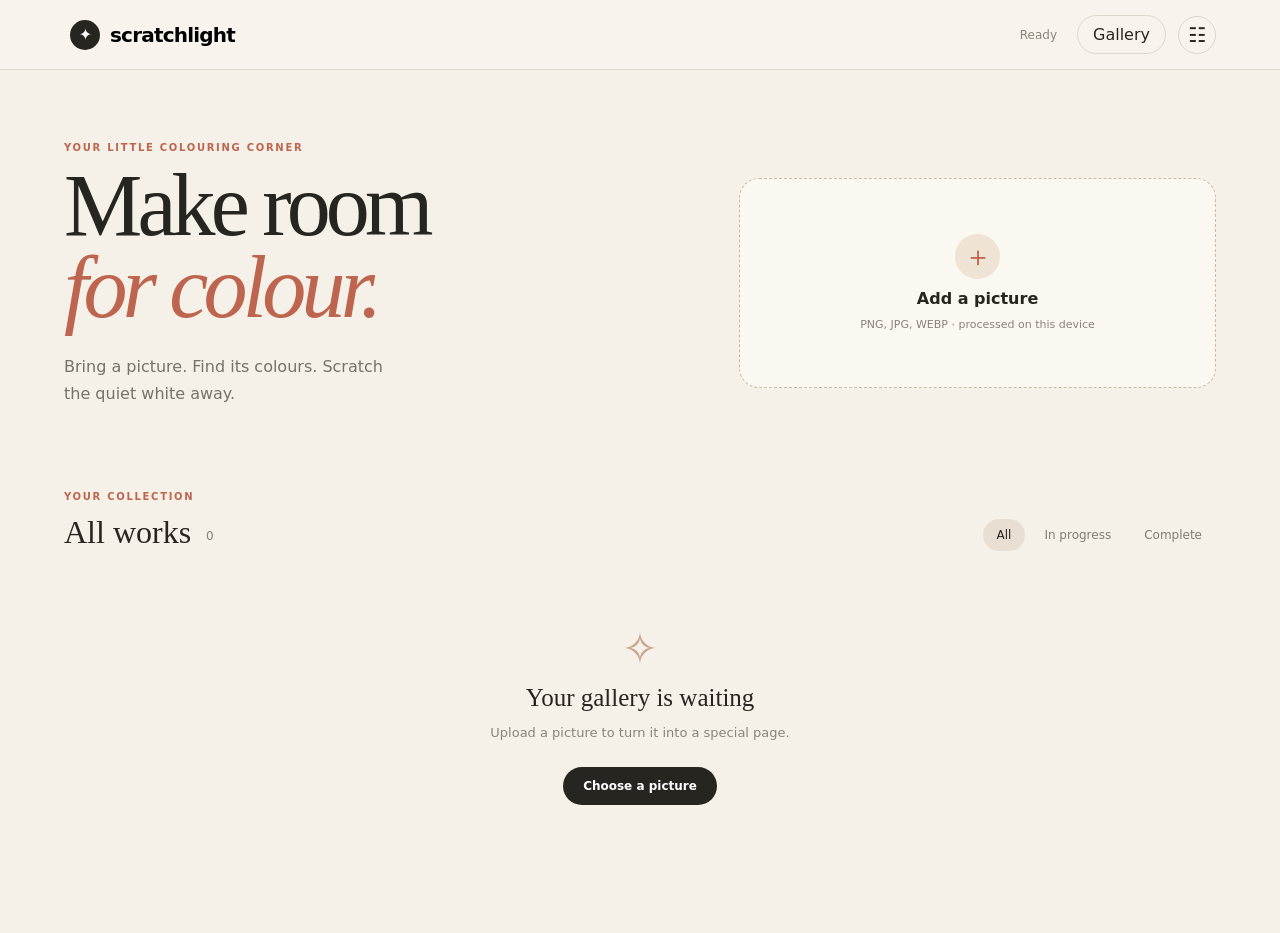
==== commit 2ff1f3e4: "Add files via upload" ====
--- a/index.html
+++ b/index.html
@@ -1,78 +1,84 @@
 <!doctype html>
 <html lang="en">
 <head>
-<meta charset="utf-8"><meta name="viewport" content="width=device-width,initial-scale=1,maximum-scale=1,user-scalable=no">
-<meta name="theme-color" content="#202522"><link rel="manifest" href="./manifest.json">
-<title>Special Pages — Colouring Studio</title>
-<style>
-:root{--bg:#202522;--panel:#2c322e;--ink:#f4f1e9;--muted:#b9c0b9;--accent:#a8c09a}
-*{box-sizing:border-box}body{margin:0;background:var(--bg);color:var(--ink);font:15px system-ui,-apple-system,sans-serif}button,input,select{font:inherit}button{cursor:pointer;border:0;border-radius:12px;padding:10px 14px;background:#465247;color:white}button.secondary{background:#39413b}button:disabled{opacity:.4;cursor:default}.top{display:flex;align-items:center;justify-content:space-between;padding:14px 18px;border-bottom:1px solid #424943;gap:12px}.brand{font-weight:750;font-size:20px}.sub{color:var(--muted);font-size:12px}.gallery{padding:22px;display:grid;grid-template-columns:repeat(auto-fill,minmax(170px,1fr));gap:16px}.tile{background:var(--panel);border-radius:16px;overflow:hidden;cursor:pointer;border:1px solid #424943}.tile img{width:100%;aspect-ratio:1;object-fit:cover;display:block;background:#ddd}.tile .info{padding:12px}.tile strong{display:block;overflow:hidden;text-overflow:ellipsis;white-space:nowrap}.progress{height:5px;background:#4a514b;border-radius:5px;margin-top:9px;overflow:hidden}.progress i{display:block;height:100%;background:var(--accent)}.empty{grid-column:1/-1;text-align:center;padding:70px 20px;color:var(--muted)}.studio{display:none;height:calc(100dvh - 65px);position:relative;overflow:hidden}.studio.active{display:block}.stage{position:absolute;inset:0;overflow:hidden;touch-action:none;background:#171b18}.stage canvas{position:absolute;left:0;top:0;width:100%;height:100%;touch-action:none}.toolbar{position:absolute;top:12px;left:12px;right:12px;display:flex;gap:8px;align-items:center;pointer-events:none}.toolbar>*{pointer-events:auto}.toolbar .spacer{flex:1}.sidebar{position:absolute;z-index:5;right:0;top:0;bottom:0;width:min(310px,88vw);background:#2a302c;padding:18px;transform:translateX(105%);transition:transform .22s ease;overflow:auto;box-shadow:-12px 0 30px #0004}.sidebar.open{transform:translateX(0)}.sidehead{display:flex;justify-content:space-between;align-items:center}.field{margin:18px 0}.field label{display:block;color:var(--muted);font-size:13px;margin-bottom:8px}.swatches{display:grid;grid-template-columns:repeat(4,1fr);gap:9px}.swatch{height:48px;border:2px solid #ffffff30;border-radius:12px;position:relative}.swatch.active{outline:3px solid white;outline-offset:2px}.swatch span{position:absolute;bottom:3px;right:5px;font-size:10px;color:#222;background:#fff9;border-radius:5px;padding:1px 4px}.hint{color:var(--muted);font-size:12px;line-height:1.5}.modal{position:fixed;inset:0;background:#0009;display:none;align-items:center;justify-content:center;padding:20px;z-index:20}.modal.open{display:flex}.dialog{background:var(--panel);padding:22px;border-radius:18px;width:min(440px,100%)}input[type=text],select{width:100%;padding:10px;border-radius:10px;background:#202522;color:white;border:1px solid #566057}.row{display:flex;gap:8px;flex-wrap:wrap}.row>*{flex:1}.hidden{display:none!important}
-</style></head>
+  <meta charset="utf-8">
+  <meta name="viewport" content="width=device-width,initial-scale=1,maximum-scale=1,user-scalable=no">
+  <meta name="theme-color" content="#f5f0e8">
+  <title>Scratchlight — Colour Studio</title>
+  <link rel="manifest" href="manifest.json">
+  <link rel="stylesheet" href="styles.css">
+</head>
 <body>
-<header class="top"><div><div class="brand">✦ Special Pages</div><div class="sub">Your own pictures, revealed one colour at a time</div></div><div class="row" style="flex:0 0 auto"><button id="uploadBtn">＋ Add artwork</button></div></header>
-<main id="gallery" class="gallery"><div class="empty">Loading your gallery…</div></main>
-<section id="studio" class="studio"><div class="stage" id="stage"><canvas id="picture"></canvas><canvas id="cover"></canvas></div>
-<div class="toolbar"><button id="backBtn" class="secondary">← Gallery</button><button id="undoBtn" class="secondary">Undo</button><div class="spacer"></div><button id="sideBtn">☷ Colours</button></div>
-<aside id="sidebar" class="sidebar"><div class="sidehead"><strong>Colouring tools</strong><button id="closeSide" class="secondary">✕</button></div>
-<div class="field"><label>Colour groups</label><div id="swatches" class="swatches"></div></div>
-<div class="field"><label>Colouring method</label><select id="mode"><option value="tap">Tap to colour</option><option value="paint">Paint to colour</option></select></div>
-<div class="field"><label>Brush size <span id="brushLabel">28</span> px</label><input id="brush" type="range" min="8" max="100" value="28" style="width:100%"></div>
-<div class="field"><label><input id="outlines" type="checkbox" checked> Show black outlines</label></div>
-<div class="field"><label><input id="music" type="checkbox"> Ambient music (loop)</label></div>
-<div class="field"><label><input id="sounds" type="checkbox" checked> Paint sound</label></div>
-<div class="field row"><button id="resetBtn" class="secondary">Reset progress</button><button id="exportBtn" class="secondary">Export backup</button></div>
-<p class="hint">Tap mode fills a region. Paint mode requires brushing across it; a region completes after most of its area is revealed. Pinch with two fingers to zoom, rotate with two fingers, and drag to move the page.</p>
-</aside></section>
-<div id="modal" class="modal"><div class="dialog"><h2>Add artwork</h2><p class="hint">Choose a picture. It will be resized and compressed for local storage, then divided into colour regions.</p><input id="fileInput" type="file" accept="image/*"><div class="field"><label>Artwork title</label><input id="titleInput" type="text" placeholder="A quiet garden"></div><div class="row"><button id="cancelUpload" class="secondary">Cancel</button><button id="createBtn">Create page</button></div><p id="uploadStatus" class="hint"></p></div></div>
-<audio id="ambient" src="./assets/ambient.mp3" loop></audio><audio id="paintAudio" src="./assets/paint.mp3"></audio>
-<script>
-const DB='special-pages-db',STORE='works',$=id=>document.getElementById(id);
-let db,works=[],current=null,regions=[],selected=0,view={x:0,y:0,scale:1,rotation:0},pointers=new Map(),gesture=null,painted=new Set(),undoStack=[],lastSound=0;
-const picture=$('picture'),cover=$('cover'),pc=picture.getContext('2d'),cc=cover.getContext('2d');
-function openDB(){return new Promise((res,rej)=>{let r=indexedDB.open(DB,1);r.onupgradeneeded=()=>r.result.createObjectStore(STORE,{keyPath:'id'});r.onsuccess=()=>res(r.result);r.onerror=()=>rej(r.error)})}
-function req(mode,fn){return new Promise((res,rej)=>{let tx=db.transaction(STORE,mode),s=tx.objectStore(STORE),r=fn(s);r.onsuccess=()=>res(r.result);r.onerror=()=>rej(r.error)})}
-const put=w=>req('readwrite',s=>s.put(w)),getAll=()=>req('readonly',s=>s.getAll()),del=id=>req('readwrite',s=>s.delete(id));
-function uid(){return crypto.randomUUID?crypto.randomUUID():Date.now()+'-'+Math.random()}
-function imgFrom(url){return new Promise((res,rej)=>{let im=new Image;im.onload=()=>res(im);im.onerror=rej;im.src=url})}
-function canvasBlob(c,type='image/webp',quality=.82){return new Promise(r=>c.toBlob(r,type,quality))}
-async function loadGallery(){works=await getAll();$('gallery').innerHTML='';if(!works.length){$('gallery').innerHTML='<div class="empty"><h2>Your gallery is waiting</h2><p>Add a picture to turn it into a special page.</p><button onclick="$(\\'uploadBtn\\').click()">＋ Add your first artwork</button></div>';return}
-works.sort((a,b)=>b.updated-a.updated).forEach(w=>{let tile=document.createElement('article');tile.className='tile';let img=document.createElement('img');img.src=w.thumb;let info=document.createElement('div');info.className='info';let done=w.done?.length||0,percent=Math.round(done/Math.max(1,w.regionCount)*100);info.innerHTML=`<strong></strong><div class="sub">${percent}% complete · ${done?'In progress':'Not started'}</div><div class="progress"><i style="width:${percent}%"></i></div>`;info.querySelector('strong').textContent=w.title;tile.append(img,info);tile.onclick=()=>startWork(w.id);tile.oncontextmenu=e=>{e.preventDefault();if(confirm('Delete this artwork and its progress?'))del(w.id).then(loadGallery)};$('gallery').append(tile)})}
-$('uploadBtn').onclick=()=>$('modal').classList.add('open');$('cancelUpload').onclick=()=>$('modal').classList.remove('open');
-$('createBtn').onclick=async()=>{let f=$('fileInput').files[0];if(!f)return alert('Choose an image first.');$('createBtn').disabled=true;$('uploadStatus').textContent='Compressing image and creating colour regions…';try{let im=await imgFrom(URL.createObjectURL(f)),scale=Math.min(1,1200/Math.max(im.width,im.height)),w=Math.round(im.width*scale),h=Math.round(im.height*scale),c=document.createElement('canvas');c.width=w;c.height=h;c.getContext('2d').drawImage(im,0,0,w,h);let blob=await canvasBlob(c),data=await blobToData(blob),thumb=document.createElement('canvas');thumb.width=240;thumb.height=Math.round(240*h/w);thumb.getContext('2d').drawImage(c,0,0,thumb.width,thumb.height);let thumbData=await blobToData(await canvasBlob(thumb));let segmentation=segment(c,Math.min(12,Math.max(5,Math.round(Math.sqrt(w*h)/180))));let work={id:uid(),title:$('titleInput').value.trim()||f.name.replace(/\.[^.]+$/,''),image:data,thumb:thumbData,width:w,height:h,labels:Array.from(segmentation.labels),colors:segmentation.colors,regionCount:segmentation.colors.length,done:[],updated:Date.now()};await put(work);$('modal').classList.remove('open');$('fileInput').value='';$('titleInput').value='';await loadGallery();startWork(work.id)}catch(e){console.error(e);$('uploadStatus').textContent='Could not process this image. Try a smaller image or a different format.'}finally{$('createBtn').disabled=false}};
-function blobToData(blob){return new Promise((res,rej)=>{let r=new FileReader;r.onload=()=>res(r.result);r.onerror=rej;r.readAsDataURL(blob)})}
-// Compact perceptual-ish quantization plus connected-component labeling and tiny-region merging.
-function segment(canvas,k){let w=canvas.width,h=canvas.height,ctx=canvas.getContext('2d'),raw=ctx.getImageData(0,0,w,h).data,step=Math.max(1,Math.ceil(Math.max(w,h)/420)),gw=Math.ceil(w/step),gh=Math.ceil(h/step),N=gw*gh,pix=new Uint8Array(N*3);
-for(let y=0;y<gh;y++)for(let x=0;x<gw;x++){let sx=Math.min(w-1,x*step+step/2|0),sy=Math.min(h-1,y*step+step/2|0),i=(sy*w+sx)*4,j=(y*gw+x)*3;pix[j]=raw[i];pix[j+1]=raw[i+1];pix[j+2]=raw[i+2]}
-let centers=[];for(let i=0;i<k;i++){let p=Math.floor((i+.5)*N/k)*3;centers.push([pix[p],pix[p+1],pix[p+2]])}
-let labels=new Int16Array(N);for(let iter=0;iter<5;iter++){let sums=Array.from({length:k},()=>[0,0,0,0]);for(let p=0;p<N;p++){let j=p*3,b=0,bd=1e20;for(let c=0;c<k;c++){let a=pix[j]-centers[c][0],b1=pix[j+1]-centers[c][1],d=pix[j+2]-centers[c][2],dist=2*a*a+4*b1*b1+3*d*d;if(dist<bd){bd=dist;b=c}}labels[p]=b;let s=sums[b];s[0]+=pix[j];s[1]+=pix[j+1];s[2]+=pix[j+2];s[3]++}sums.forEach((s,i)=>{if(s[3])centers[i]=s.slice(0,3).map(v=>v/s[3])})}
-let seen=new Uint8Array(N),components=[],compLabels=new Int32Array(N);compLabels.fill(-1);let q=new Int32Array(N);
-for(let p=0;p<N;p++){if(seen[p])continue;let color=labels[p],head=0,tail=0;q[tail++]=p;seen[p]=1;let cells=[];while(head<tail){let a=q[head++];cells.push(a);let x=a%gw,y=a/gw|0;for(let b of [x? a-1:-1,x+1<gw?a+1:-1,y?a-gw:-1,y+1<gh?a+gw:-1])if(b>=0&&!seen[b]&&labels[b]===color){seen[b]=1;q[tail++]=b}}components.push({color,cells})}
-let palette=centers.map(c=>'#'+c.map(v=>Math.round(v).toString(16).padStart(2,'0')).join(''));let out=new Int32Array(w*h);out.fill(-1);let id=0;for(let comp of components){if(comp.cells.length<Math.max(3,N*.00004)){// absorb into the most common adjacent label
-let counts={};for(let p of comp.cells){let x=p%gw,y=p/gw|0;for(let n of [x?p-1:-1,x+1<gw?p+1:-1,y?p-gw:-1,y+1<gh?p+gw:-1])if(n>=0&&labels[n]!==comp.color)counts[labels[n]]=(counts[labels[n]]||0)+1}let c=Object.keys(counts).sort((a,b)=>counts[b]-counts[a])[0];if(c!==undefined)comp.color=+c}
-comp.id=id++;for(let p of comp.cells)compLabels[p]=comp.id}
-let colors=components.map(c=>palette[c.color]);for(let y=0;y<h;y++)for(let x=0;x<w;x++){let gx=Math.min(gw-1,Math.floor(x/step)),gy=Math.min(gh-1,Math.floor(y/step));out[y*w+x]=compLabels[gy*gw+gx]}
-return{labels:out,colors}}
-async function startWork(id){current=works.find(w=>w.id===id)||await req('readonly',s=>s.get(id));if(!current)return;regions=[];selected=0;painted=new Set;undoStack=[];view={x:0,y:0,scale:1,rotation:0};let im=await imgFrom(current.image);picture.width=cover.width=current.width;picture.height=cover.height=current.height;pc.drawImage(im,0,0);regions=Array.from({length:current.regionCount},()=>({done:false,coverage:0,area:0}));for(let l of current.labels)if(l>=0&&regions[l])regions[l].area++;(current.done||[]).forEach(i=>{if(regions[i])regions[i].done=true});$('studio').classList.add('active');$('sidebar').classList.add('open');$('gallery').classList.add('hidden');$('outlines').checked=true;drawCover();renderSwatches();fitView()}
-function fitView(){let r=$('stage').getBoundingClientRect(),s=Math.min(r.width/current.width,r.height/current.height)*.94;view={x:(r.width-current.width*s)/2,y:(r.height-current.height*s)/2,scale:s,rotation:0};applyTransform()}
-function applyTransform(){let r=$('stage').getBoundingClientRect(),cx=r.width/2,cy=r.height/2;for(let c of [picture,cover])c.style.transform=`translate(${view.x}px,${view.y}px) scale(${view.scale}) rotate(${view.rotation}rad)`;picture.style.transformOrigin=cover.style.transformOrigin='0 0';}
-function drawCover(){let w=current.width,h=current.height,img=cc.createImageData(w,h),d=img.data,labels=current.labels;for(let p=0;p<labels.length;p++){let l=labels[p],i=p*4;if(l>=0&&!regions[l]?.done){d[i]=255;d[i+1]=255;d[i+2]=255;d[i+3]=255}}cc.putImageData(img,0,0);if($('outlines').checked){cc.save();cc.strokeStyle='#171717';cc.lineWidth=Math.max(1,Math.max(w,h)/700);let step=1;cc.beginPath();for(let y=0;y<h-1;y++)for(let x=0;x<w-1;x++){let p=y*w+x,l=labels[p];if(l!==labels[p+1]||l!==labels[p+w]){cc.moveTo(x,y);cc.lineTo(x+1,y+1)}}cc.stroke();cc.restore()}}
-function renderSwatches(){$('swatches').innerHTML='';current.colors.forEach((color,i)=>{let b=document.createElement('button');b.className='swatch'+(selected===i?' active':'');b.style.background=color;b.innerHTML=`<span>${i+1}</span>`;b.title=`Colour ${i+1}`;b.onclick=()=>{selected=i;renderSwatches()};$('swatches').append(b)})}
-function saveProgress(){current.done=regions.map((r,i)=>r.done?i:null).filter(i=>i!==null);current.updated=Date.now();put(current);loadGallery()}
-function finishRegion(id){if(!regions[id]||regions[id].done)return;undoStack.push({id,done:false});regions[id].done=true;drawCover();saveProgress()}
-function point(e){let r=cover.getBoundingClientRect(),x=(e.clientX-r.left)/view.scale,y=(e.clientY-r.top)/view.scale;return{x,y}}
-function revealBrush(x,y,rad){let labels=current.labels,w=current.width,h=current.height,changed=new Set;let x0=Math.max(0,Math.floor(x-rad)),x1=Math.min(w-1,Math.ceil(x+rad)),y0=Math.max(0,Math.floor(y-rad)),y1=Math.min(h-1,Math.ceil(y+rad));for(let yy=y0;yy<=y1;yy++)for(let xx=x0;xx<=x1;xx++)if((xx-x)**2+(yy-y)**2<=rad*rad){let id=labels[yy*w+xx];if(id>=0&&!regions[id].done){regions[id].coverage++;changed.add(id)}}for(let id of changed)if(regions[id].coverage>regions[id].area*.78)finishRegion(id);if(changed.size){drawCover();let now=Date.now();if($('sounds').checked&&now-lastSound>120){$('paintAudio').currentTime=0;$('paintAudio').play().catch(()=>{});lastSound=now}}}
-function localXY(e){let r=$('stage').getBoundingClientRect();return{x:e.clientX-r.left,y:e.clientY-r.top}}
-function transformPoint(p){let dx=p.x-view.x,dy=p.y-view.y,a=-view.rotation,c=Math.cos(a),s=Math.sin(a);return{x:(dx*c-dy*s)/view.scale,y:(dx*s+dy*c)/view.scale}}
-$('cover').addEventListener('pointerdown',e=>{cover.setPointerCapture(e.pointerId);let p=localXY(e);pointers.set(e.pointerId,p);if(pointers.size===1){gesture={type:$('mode').value==='paint'?'paint':'pending',start:p,last:p};if(gesture.type==='paint'){let q=transformPoint(p);revealBrush(q.x,q.y,+$('brush').value/view.scale)}}else if(pointers.size===2){let a=[...pointers.values()];gesture={type:'multi',dist:Math.hypot(a[0].x-a[1].x,a[0].y-a[1].y),angle:Math.atan2(a[1].y-a[0].y,a[1].x-a[0].x),center:{x:(a[0].x+a[1].x)/2,y:(a[0].y+a[1].y)/2},view:{...view}}}});
-$('cover').addEventListener('pointermove',e=>{if(!pointers.has(e.pointerId))return;let p=localXY(e);pointers.set(e.pointerId,p);if(pointers.size>=2&&gesture?.type==='multi'){let a=[...pointers.values()],dist=Math.hypot(a[0].x-a[1].x,a[0].y-a[1].y),angle=Math.atan2(a[1].y-a[0].y,a[1].x-a[0].x),center={x:(a[0].x+a[1].x)/2,y:(a[0].y+a[1].y)/2},ratio=dist/gesture.dist;view.scale=Math.max(.15,Math.min(8,gesture.view.scale*ratio));view.rotation=gesture.view.rotation+angle-gesture.angle;view.x=center.x-(gesture.center.x-gesture.view.x)*ratio;view.y=center.y-(gesture.center.y-gesture.view.y)*ratio;applyTransform();return}if(!gesture)return;if(gesture.type==='paint'){let q=transformPoint(p);revealBrush(q.x,q.y,+$('brush').value/view.scale)}else if(gesture.type==='pending'&&Math.hypot(p.x-gesture.start.x,p.y-gesture.start.y)>6)gesture.type='drag';if(gesture.type==='drag'){view.x+=p.x-gesture.last.x;view.y+=p.y-gesture.last.y;applyTransform()}gesture.last=p});
-$('cover').addEventListener('pointerup',e=>{let p=localXY(e);if(gesture?.type==='pending'){let q=transformPoint(p),x=Math.floor(q.x),y=Math.floor(q.y);if(x>=0&&y>=0&&x<current.width&&y<current.height){let id=current.labels[y*current.width+x];if(id>=0)finishRegion(id)}}pointers.delete(e.pointerId);if(!pointers.size)gesture=null;else if(pointers.size===1){let p=[...pointers.values()][0];gesture={type:'drag',last:p}}});
-$('cover').addEventListener('pointercancel',e=>{pointers.delete(e.pointerId);gesture=null});
-$('backBtn').onclick=()=>{$('studio').classList.remove('active');$('gallery').classList.remove('hidden');loadGallery()};$('sideBtn').onclick=()=>$('sidebar').classList.toggle('open');$('closeSide').onclick=()=>$('sidebar').classList.remove('open');$('outlines').onchange=drawCover;$('brush').oninput=()=>$('brushLabel').textContent=$('brush').value;
-$('music').onchange=()=>{$('music').checked?$('ambient').play().catch(()=>{}):$('ambient').pause()};
-$('undoBtn').onclick=()=>{let a=undoStack.pop();if(a){regions[a.id].done=false;regions[a.id].coverage=0;drawCover();saveProgress()}};
-$('resetBtn').onclick=()=>{if(confirm('Reset all colouring progress for this page?')){regions.forEach(r=>{r.done=false;r.coverage=0});undoStack=[];drawCover();saveProgress()}};
-$('exportBtn').onclick=()=>{let blob=new Blob([JSON.stringify(current)],{type:'application/json'}),a=document.createElement('a');a.href=URL.createObjectURL(blob);a.download=(current.title||'artwork')+'.specialpage.json';a.click();URL.revokeObjectURL(a.href)};
-window.addEventListener('resize',()=>{if(current)fitView()});
-openDB().then(loadGallery).catch(e=>{$('gallery').innerHTML='<div class="empty">Local storage is unavailable in this browser.</div>';console.error(e)});
-if('serviceWorker'in navigator)window.addEventListener('load',()=>navigator.serviceWorker.register('./sw.js').catch(()=>{}));
-</script></body></html>+  <header class="topbar">
+    <button id="homeBtn" class="brand" aria-label="Back to gallery"><span class="brand-mark">✦</span><span>scratchlight</span></button>
+    <div class="top-actions">
+      <span id="saveStatus" class="save-status">Ready</span>
+      <button id="galleryBtn" class="quiet-btn">Gallery</button>
+      <button id="sidebarToggle" class="round-btn" aria-label="Toggle sidebar">☷</button>
+    </div>
+  </header>
+
+  <main id="galleryView" class="gallery-view">
+    <section class="hero">
+      <div>
+        <p class="eyebrow">YOUR LITTLE COLOURING CORNER</p>
+        <h1>Make room<br><em>for colour.</em></h1>
+        <p class="hero-copy">Bring a picture. Find its colours. Scratch the quiet white away.</p>
+      </div>
+      <label class="upload-card" for="imageUpload">
+        <span class="upload-icon">＋</span><strong>Add a picture</strong><small>PNG, JPG, WEBP · processed on this device</small>
+        <input id="imageUpload" type="file" accept="image/*">
+      </label>
+    </section>
+    <section class="gallery-section">
+      <div class="section-head"><div><p class="eyebrow">YOUR COLLECTION</p><h2>All works <span id="workCount">0</span></h2></div>
+        <div class="filters"><button class="filter active" data-filter="all">All</button><button class="filter" data-filter="progress">In progress</button><button class="filter" data-filter="complete">Complete</button></div>
+      </div>
+      <div id="workGrid" class="work-grid"></div>
+      <div id="emptyState" class="empty-state"><div class="empty-art">✧</div><h3>Your gallery is waiting</h3><p>Upload a picture to turn it into a special page.</p><label class="primary-btn" for="imageUpload">Choose a picture</label></div>
+    </section>
+  </main>
+
+  <main id="studioView" class="studio-view hidden">
+    <div class="workspace">
+      <div class="canvas-wrap" id="canvasWrap">
+        <div class="canvas-stage" id="canvasStage">
+          <canvas id="artCanvas"></canvas>
+          <canvas id="scratchCanvas"></canvas>
+          <canvas id="outlineCanvas"></canvas>
+          <canvas id="paintCanvas"></canvas>
+        </div>
+        <div id="welcomeHint" class="canvas-hint">Choose a colour, then tap a shape or paint it in.</div>
+        <button id="fitBtn" class="fit-btn" title="Fit artwork">⤢</button>
+      </div>
+      <aside id="sidebar" class="sidebar">
+        <div class="sidebar-head"><div><p class="eyebrow">YOUR PAGE</p><h2 id="artTitle">Untitled</h2></div><button id="closeSidebar" class="round-btn" aria-label="Close sidebar">×</button></div>
+        <div class="progress-row"><span>Revealed</span><strong id="progressLabel">0%</strong></div>
+        <div class="progress-track"><div id="progressBar"></div></div>
+        <div class="control-block">
+          <label class="control-label">Colouring style</label>
+          <div class="segmented"><button data-mode="tap" class="mode-btn active">Tap to colour</button><button data-mode="paint" class="mode-btn">Paint</button></div>
+          <p id="modeHelp" class="microcopy">Tap a shape to reveal its colour.</p>
+        </div>
+        <div class="control-block">
+          <div class="setting-line"><label class="control-label" for="outlineToggle">Black outlines</label><input id="outlineToggle" type="checkbox" checked></div>
+          <div class="setting-line"><label class="control-label" for="musicToggle">Ambient music</label><input id="musicToggle" type="checkbox"></div>
+          <p class="microcopy">Add your own looped MP3 at <code>assets/audio/ambient.mp3</code>.</p>
+        </div>
+        <div class="control-block">
+          <label class="control-label" for="detailRange">Shape detail <span id="detailValue">Balanced</span></label>
+          <input id="detailRange" type="range" min="1" max="5" value="3">
+          <p class="microcopy">More detail creates smaller, more numerous colour regions.</p>
+        </div>
+        <div class="palette-head"><div><label class="control-label">Like-enough colours</label><span id="paletteCount" class="microcopy"></span></div><button id="clearColour" class="text-btn">Clear</button></div>
+        <div id="palette" class="palette"></div>
+        <div class="sidebar-foot"><button id="finishBtn" class="primary-btn full">Back to gallery</button><button id="deleteBtn" class="text-btn danger">Delete this work</button></div>
+      </aside>
+    </div>
+  </main>
+
+  <audio id="ambientAudio" src="assets/audio/ambient.mp3" loop preload="none"></audio>
+  <audio id="paintAudio" src="assets/audio/paint.mp3" preload="none"></audio>
+  <script src="app.js"></script>
+</body>
+</html>
--- a/styles.css
+++ b/styles.css
@@ -0,0 +1,2 @@
+:root{--paper:#f5f0e8;--ink:#27251f;--muted:#89847a;--line:#ded7cb;--accent:#bd654e;--panel:#fffdf8;--serif:Georgia,'Times New Roman',serif}
+*{box-sizing:border-box}body{margin:0;background:var(--paper);color:var(--ink);font-family:Inter,ui-sans-serif,system-ui,-apple-system,sans-serif}button,input{font:inherit}button{cursor:pointer}button:focus-visible,label:focus-within{outline:2px solid var(--accent);outline-offset:3px}.topbar{height:70px;padding:0 5vw;display:flex;align-items:center;justify-content:space-between;border-bottom:1px solid var(--line);background:#f8f4ed;position:relative;z-index:5}.brand{border:0;background:none;display:flex;align-items:center;gap:10px;font-weight:750;letter-spacing:-.04em;font-size:20px}.brand-mark{display:grid;place-items:center;width:30px;height:30px;background:var(--ink);color:#fff;border-radius:50%;font-size:16px}.top-actions{display:flex;align-items:center;gap:12px}.save-status{font-size:12px;color:var(--muted);margin-right:8px}.quiet-btn,.round-btn{border:1px solid var(--line);background:transparent;border-radius:999px;padding:9px 15px;color:var(--ink)}.round-btn{width:38px;height:38px;padding:0;font-size:20px}.gallery-view{max-width:1320px;margin:auto;padding:42px 5vw 80px}.hero{display:grid;grid-template-columns:1.1fr .9fr;align-items:center;gap:8%;padding:30px 0 68px}.eyebrow{font-size:10px;letter-spacing:.17em;font-weight:800;color:var(--accent);margin:0 0 12px}.hero h1{font-family:var(--serif);font-size:clamp(48px,7vw,88px);line-height:.93;letter-spacing:-.055em;font-weight:400;margin:0}.hero h1 em{color:var(--accent);font-weight:400}.hero-copy{max-width:350px;color:#777167;line-height:1.7;margin-top:24px}.upload-card{min-height:210px;border:1px dashed #c9b9a7;border-radius:20px;background:rgba(255,253,248,.55);display:flex;flex-direction:column;align-items:center;justify-content:center;gap:10px;text-align:center;transition:.2s}.upload-card:hover{background:#fffaf1;border-color:var(--accent);transform:translateY(-2px)}.upload-icon{width:45px;height:45px;border-radius:50%;background:#eee3d5;display:grid;place-items:center;font-size:28px;color:var(--accent)}.upload-card small{color:var(--muted);font-size:11px}.upload-card input{display:none}.section-head{display:flex;justify-content:space-between;align-items:end;margin-bottom:24px}.section-head h2{font-family:var(--serif);font-weight:400;font-size:32px;margin:0}.section-head h2 span{font:12px system-ui;color:var(--muted);vertical-align:middle;margin-left:7px}.filters{display:flex;gap:5px}.filter{border:0;background:transparent;border-radius:99px;padding:9px 14px;color:#827b70;font-size:12px}.filter.active{background:#e8ded1;color:var(--ink)}.work-grid{display:grid;grid-template-columns:repeat(auto-fill,minmax(190px,1fr));gap:18px}.work-card{border:1px solid var(--line);background:var(--panel);border-radius:15px;overflow:hidden;text-align:left;padding:0;color:inherit;transition:.2s}.work-card:hover{transform:translateY(-3px);box-shadow:0 10px 25px #49341a0d}.thumb{height:190px;background:#e9e2d7;display:grid;place-items:center;overflow:hidden}.thumb img{width:100%;height:100%;object-fit:contain}.thumb canvas{width:100%;height:100%;object-fit:contain}.work-info{padding:13px 15px}.work-info strong{display:block;font-size:13px;margin-bottom:6px}.work-meta{display:flex;justify-content:space-between;color:var(--muted);font-size:11px}.mini-progress{height:3px;background:#eee7dd;margin-top:12px;border-radius:4px;overflow:hidden}.mini-progress span{display:block;height:100%;background:var(--accent)}.empty-state{text-align:center;padding:48px 0;color:var(--muted)}.empty-state h3{font-family:var(--serif);font-size:25px;font-weight:400;color:var(--ink);margin:10px}.empty-state p{font-size:13px}.empty-art{font-size:44px;color:#c7a58d}.primary-btn{border:0;background:var(--ink);color:white;border-radius:999px;padding:12px 20px;font-weight:650;font-size:12px;display:inline-flex;align-items:center;justify-content:center}.empty-state .primary-btn{margin-top:14px}.hidden{display:none!important}.studio-view{height:calc(100dvh - 70px);overflow:hidden}.workspace{height:100%;position:relative}.canvas-wrap{position:absolute;inset:0;overflow:hidden;background:#e9e3da;touch-action:none}.canvas-stage{position:absolute;left:50%;top:50%;width:min(78vw,900px);height:min(78vh,800px);transform:translate(-50%,-50%);transform-origin:center;box-shadow:0 12px 40px #30271b18;background:#fff;overflow:hidden}.canvas-stage canvas{position:absolute;inset:0;width:100%;height:100%;display:block;touch-action:none}.canvas-hint{position:absolute;bottom:22px;left:50%;transform:translateX(-50%);background:#fffdf0e8;padding:10px 16px;border-radius:99px;font-size:12px;color:#6d665c;pointer-events:none;box-shadow:0 4px 20px #0000000a}.fit-btn{position:absolute;left:20px;bottom:20px;width:42px;height:42px;border:1px solid #d9d0c4;border-radius:50%;background:#fffdf0;color:var(--ink);font-size:20px}.sidebar{position:absolute;z-index:3;right:0;top:0;bottom:0;width:320px;background:var(--panel);border-left:1px solid var(--line);padding:24px 22px 18px;overflow-y:auto;transform:translateX(0);transition:transform .28s ease;box-shadow:-10px 0 40px #3e2e1b0b}.sidebar.closed{transform:translateX(100%)}.sidebar-head{display:flex;justify-content:space-between;align-items:center}.sidebar-head h2{font-family:var(--serif);font-size:25px;font-weight:400;margin:0}.sidebar-head .eyebrow{margin-bottom:5px}.progress-row{display:flex;justify-content:space-between;margin:25px 0 9px;font-size:12px;color:#81796f}.progress-row strong{color:var(--ink)}.progress-track{height:5px;background:#eee7dd;border-radius:9px;overflow:hidden}.progress-track div{height:100%;width:0;background:var(--accent);transition:width .25s}.control-block{padding:21px 0;border-bottom:1px solid #eee8df}.control-label{font-size:12px;font-weight:700;display:block}.segmented{display:flex;background:#f0ebe3;border-radius:10px;padding:3px;margin-top:11px}.mode-btn{flex:1;border:0;background:transparent;border-radius:8px;padding:10px 5px;font-size:11px;color:#7d756a}.mode-btn.active{background:white;color:var(--ink);box-shadow:0 1px 4px #0000000d}.microcopy{font-size:10px;line-height:1.5;color:#948b7f;margin:9px 0 0}.setting-line{display:flex;align-items:center;justify-content:space-between;margin:0 0 12px}.setting-line:last-of-type{margin-bottom:0}input[type=checkbox]{accent-color:var(--accent);width:16px;height:16px}input[type=range]{width:100%;accent-color:var(--accent);margin-top:15px}.control-label span{float:right;color:var(--muted);font-weight:400}.palette-head{display:flex;justify-content:space-between;align-items:center;padding:20px 0 12px}.text-btn{border:0;background:transparent;color:#83796d;font-size:11px;padding:6px}.palette{display:grid;grid-template-columns:repeat(5,1fr);gap:10px 7px}.swatch{border:0;background:transparent;padding:0;display:flex;flex-direction:column;align-items:center;gap:5px;color:#847b70;font-size:9px}.swatch-dot{width:36px;height:36px;border-radius:50%;border:2px solid transparent;box-shadow:inset 0 0 0 1px #0000000c}.swatch.active .swatch-dot{outline:2px solid var(--ink);outline-offset:3px}.swatch.done .swatch-dot:after{content:"✓";display:grid;place-items:center;height:100%;font-size:15px;color:#fff;text-shadow:0 1px 3px #333}.sidebar-foot{padding-top:22px}.full{width:100%}.danger{display:block;margin:10px auto}.paint-cursor{cursor:crosshair}@media(max-width:760px){.topbar{height:60px;padding:0 18px}.gallery-view{padding:25px 18px 50px}.hero{grid-template-columns:1fr;gap:25px;padding:18px 0 42px}.upload-card{min-height:150px}.section-head{align-items:start;gap:15px;flex-direction:column}.work-grid{grid-template-columns:repeat(2,minmax(0,1fr));gap:12px}.thumb{height:150px}.studio-view{height:calc(100dvh - 60px)}.canvas-stage{width:88vw;height:76vh}.sidebar{width:min(320px,88vw);padding:20px}.save-status{display:none}}
